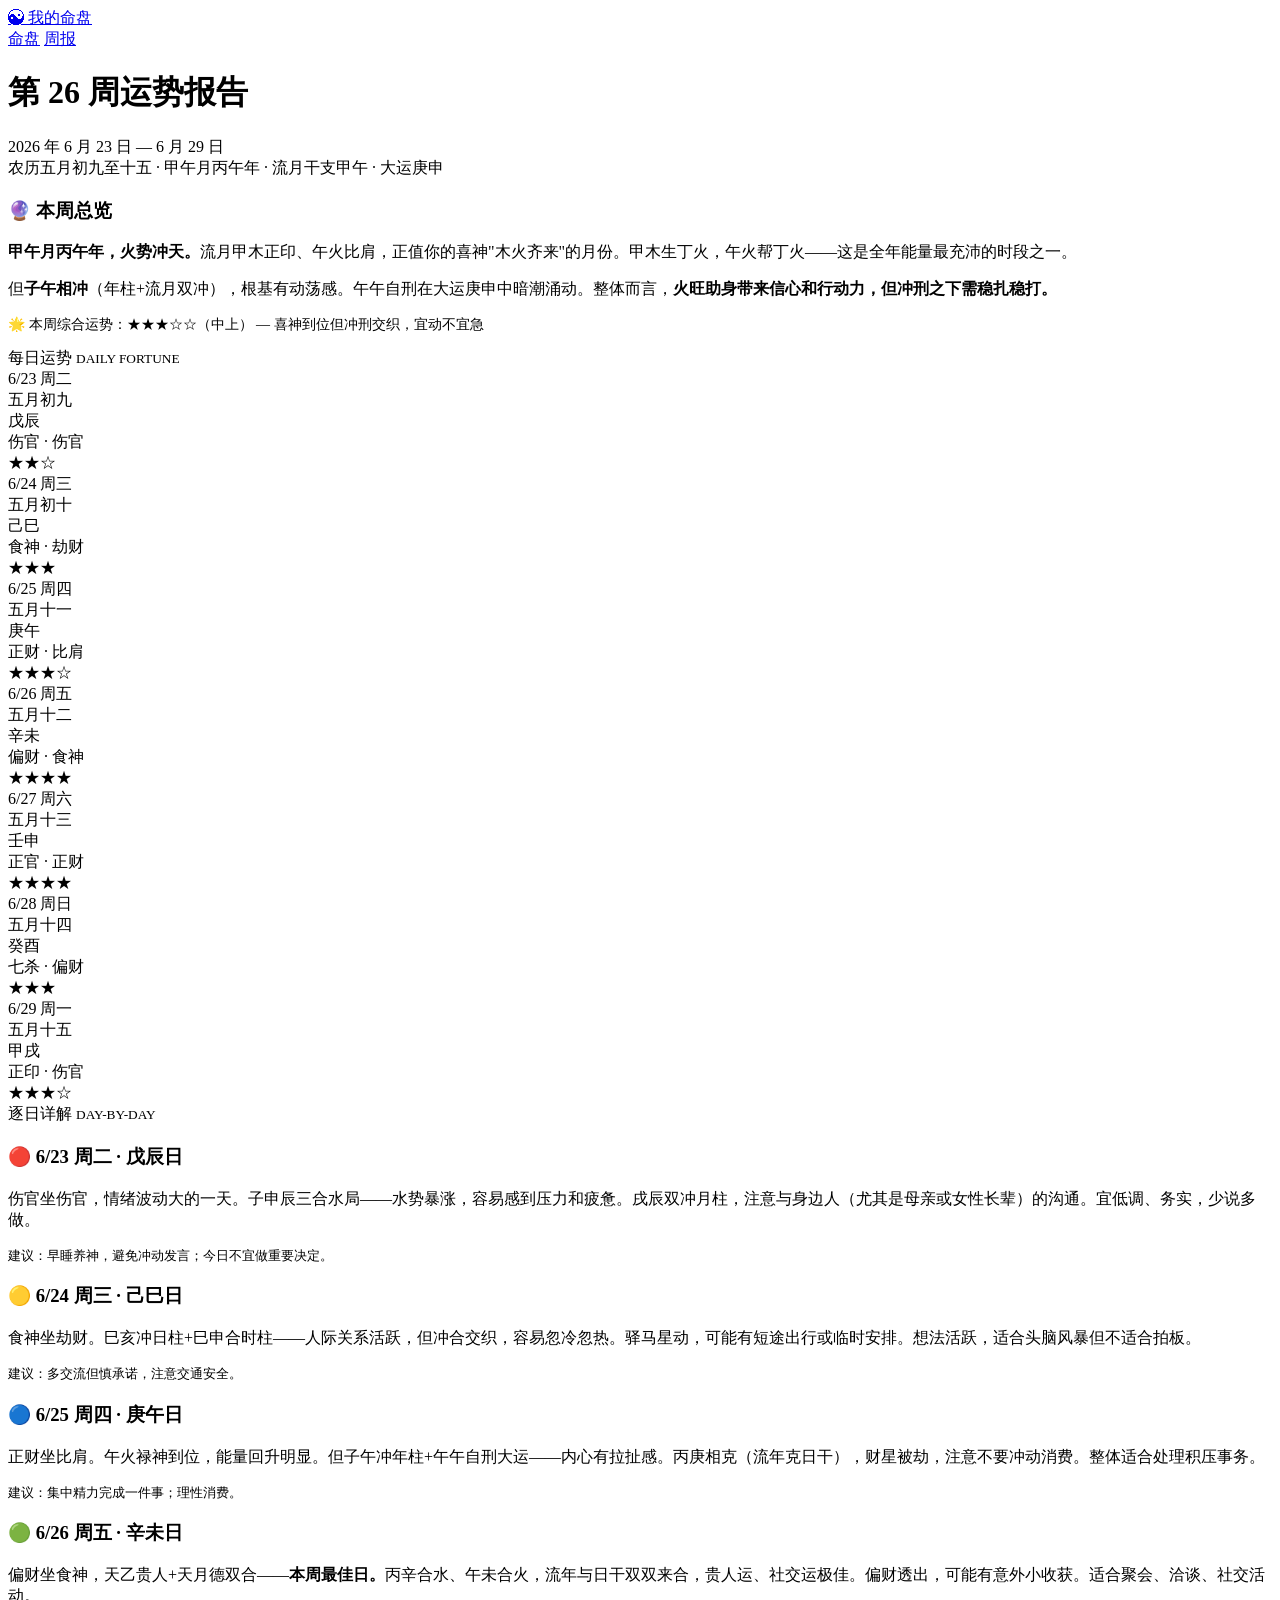
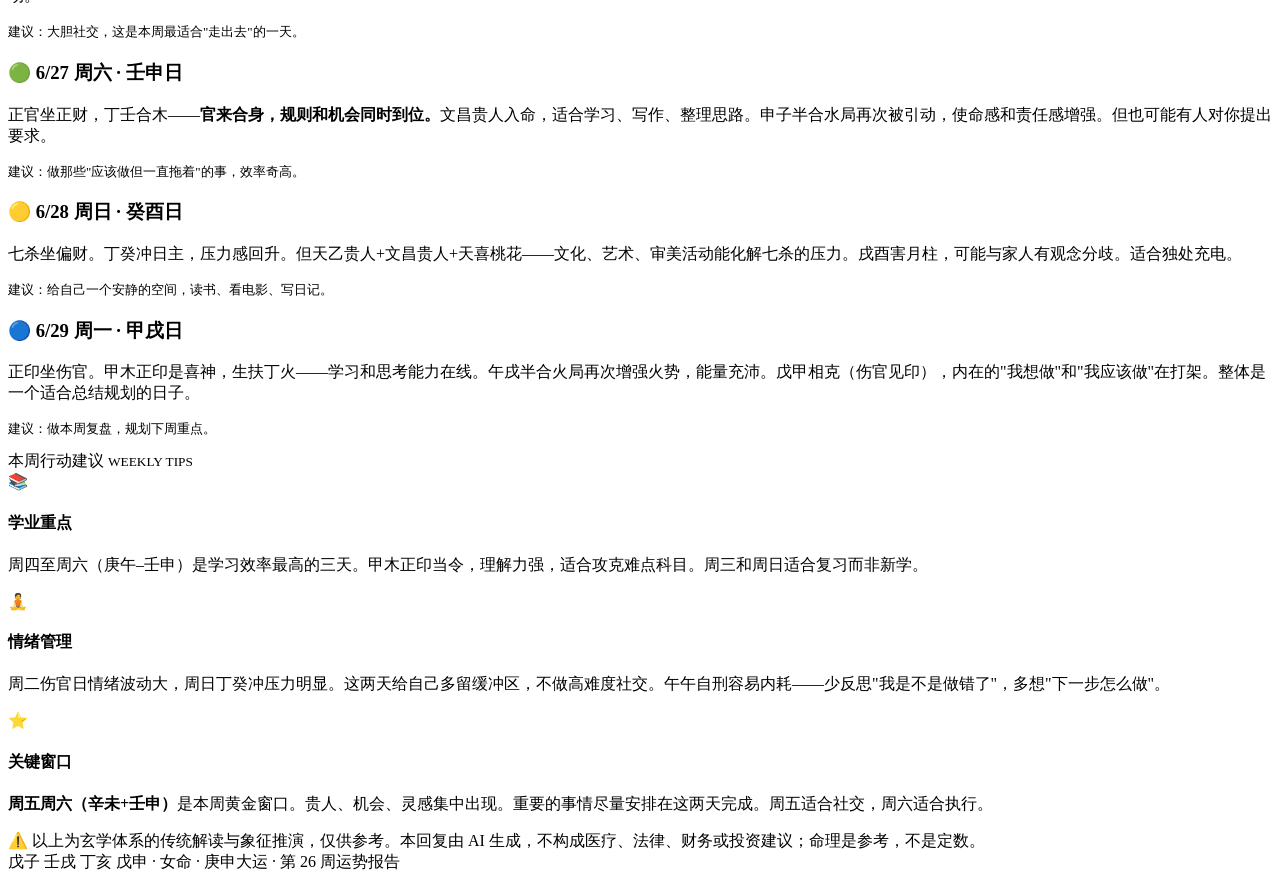
==== 2026-W26.html @ 6ee721dc "Add files via upload" ====
<!DOCTYPE html>
<html lang="zh-CN">
<head>
<meta charset="UTF-8" />
<meta name="viewport" content="width=device-width, initial-scale=1.0" />
<title>第 26 周运势 · 2026.06.23–06.29</title>
<link rel="stylesheet" href="../css/style.css" />
</head>
<body>
<nav class="top-nav">
  <div class="nav-inner">
    <a href="../index.html" class="nav-brand">☯ 我的命盘</a>
    <div class="nav-links">
      <a href="../index.html">命盘</a>
      <a href="index.html" class="active">周报</a>
    </div>
  </div>
</nav>

<div class="container">

  <div class="header">
    <h1>第 26 周运势报告</h1>
    <div class="subtitle">2026 年 6 月 23 日 — 6 月 29 日</div>
    <div class="meta">
      农历五月初九至十五 · 甲午月丙午年 · 流月干支甲午 · 大运庚申
    </div>
  </div>

  <!-- Week Summary -->
  <div class="week-summary">
    <h3>🔮 本周总览</h3>
    <p><strong style="color: var(--gold-bright)">甲午月丙午年，火势冲天。</strong>流月甲木正印、午火比肩，正值你的喜神"木火齐来"的月份。甲木生丁火，午火帮丁火——这是全年能量最充沛的时段之一。</p>
    <p>但<strong style="color: var(--red)">子午相冲</strong>（年柱+流月双冲），根基有动荡感。午午自刑在大运庚申中暗潮涌动。整体而言，<strong style="color: var(--gold)">火旺助身带来信心和行动力，但冲刑之下需稳扎稳打。</strong></p>
    <p style="color: var(--green); font-size: 14px; margin-top: 10px;">🌟 本周综合运势：★★★☆☆（中上） — 喜神到位但冲刑交织，宜动不宜急</p>
  </div>

  <!-- Daily Cards -->
  <div class="section">
    <div class="section-title">每日运势 <small>DAILY FORTUNE</small></div>
    <div class="day-cards seven">
      <!-- 周二 6/23 戊辰 -->
      <div class="day-card today">
        <div class="dc-date">6/23 周二</div>
        <div class="dc-weekday">五月初九</div>
        <div class="dc-pillar">戊辰</div>
        <div class="dc-ten">伤官 · 伤官</div>
        <div class="dc-score caution">★★☆</div>
      </div>
      <!-- 周三 6/24 己巳 -->
      <div class="day-card">
        <div class="dc-date">6/24 周三</div>
        <div class="dc-weekday">五月初十</div>
        <div class="dc-pillar">己巳</div>
        <div class="dc-ten">食神 · 劫财</div>
        <div class="dc-score fair">★★★</div>
      </div>
      <!-- 周四 6/25 庚午 -->
      <div class="day-card">
        <div class="dc-date">6/25 周四</div>
        <div class="dc-weekday">五月十一</div>
        <div class="dc-pillar">庚午</div>
        <div class="dc-ten">正财 · 比肩</div>
        <div class="dc-score good">★★★☆</div>
      </div>
      <!-- 周五 6/26 辛未 -->
      <div class="day-card">
        <div class="dc-date">6/26 周五</div>
        <div class="dc-weekday">五月十二</div>
        <div class="dc-pillar">辛未</div>
        <div class="dc-ten">偏财 · 食神</div>
        <div class="dc-score great">★★★★</div>
      </div>
      <!-- 周六 6/27 壬申 -->
      <div class="day-card">
        <div class="dc-date">6/27 周六</div>
        <div class="dc-weekday">五月十三</div>
        <div class="dc-pillar">壬申</div>
        <div class="dc-ten">正官 · 正财</div>
        <div class="dc-score great">★★★★</div>
      </div>
      <!-- 周日 6/28 癸酉 -->
      <div class="day-card">
        <div class="dc-date">6/28 周日</div>
        <div class="dc-weekday">五月十四</div>
        <div class="dc-pillar">癸酉</div>
        <div class="dc-ten">七杀 · 偏财</div>
        <div class="dc-score fair">★★★</div>
      </div>
      <!-- 周一 6/29 甲戌 -->
      <div class="day-card">
        <div class="dc-date">6/29 周一</div>
        <div class="dc-weekday">五月十五</div>
        <div class="dc-pillar">甲戌</div>
        <div class="dc-ten">正印 · 伤官</div>
        <div class="dc-score good">★★★☆</div>
      </div>
    </div>
  </div>

  <!-- Day-by-day -->
  <div class="section">
    <div class="section-title">逐日详解 <small>DAY-BY-DAY</small></div>

    <div class="card">
      <h3>🔴 6/23 周二 · 戊辰日</h3>
      <p>伤官坐伤官，情绪波动大的一天。子申辰三合水局——水势暴涨，容易感到压力和疲惫。戌辰双冲月柱，注意与身边人（尤其是母亲或女性长辈）的沟通。宜低调、务实，少说多做。</p>
      <p style="color: var(--gold); font-size: 13px;">建议：早睡养神，避免冲动发言；今日不宜做重要决定。</p>
    </div>

    <div class="card">
      <h3>🟡 6/24 周三 · 己巳日</h3>
      <p>食神坐劫财。巳亥冲日柱+巳申合时柱——人际关系活跃，但冲合交织，容易忽冷忽热。驿马星动，可能有短途出行或临时安排。想法活跃，适合头脑风暴但不适合拍板。</p>
      <p style="color: var(--gold); font-size: 13px;">建议：多交流但慎承诺，注意交通安全。</p>
    </div>

    <div class="card">
      <h3>🔵 6/25 周四 · 庚午日</h3>
      <p>正财坐比肩。午火禄神到位，能量回升明显。但子午冲年柱+午午自刑大运——内心有拉扯感。丙庚相克（流年克日干），财星被劫，注意不要冲动消费。整体适合处理积压事务。</p>
      <p style="color: var(--gold); font-size: 13px;">建议：集中精力完成一件事；理性消费。</p>
    </div>

    <div class="card">
      <h3>🟢 6/26 周五 · 辛未日</h3>
      <p>偏财坐食神，天乙贵人+天月德双合——<strong style="color: var(--gold-bright)">本周最佳日。</strong>丙辛合水、午未合火，流年与日干双双来合，贵人运、社交运极佳。偏财透出，可能有意外小收获。适合聚会、洽谈、社交活动。</p>
      <p style="color: var(--gold); font-size: 13px;">建议：大胆社交，这是本周最适合"走出去"的一天。</p>
    </div>

    <div class="card">
      <h3>🟢 6/27 周六 · 壬申日</h3>
      <p>正官坐正财，丁壬合木——<strong style="color: var(--gold-bright)">官来合身，规则和机会同时到位。</strong>文昌贵人入命，适合学习、写作、整理思路。申子半合水局再次被引动，使命感和责任感增强。但也可能有人对你提出要求。</p>
      <p style="color: var(--gold); font-size: 13px;">建议：做那些"应该做但一直拖着"的事，效率奇高。</p>
    </div>

    <div class="card">
      <h3>🟡 6/28 周日 · 癸酉日</h3>
      <p>七杀坐偏财。丁癸冲日主，压力感回升。但天乙贵人+文昌贵人+天喜桃花——文化、艺术、审美活动能化解七杀的压力。戌酉害月柱，可能与家人有观念分歧。适合独处充电。</p>
      <p style="color: var(--gold); font-size: 13px;">建议：给自己一个安静的空间，读书、看电影、写日记。</p>
    </div>

    <div class="card">
      <h3>🔵 6/29 周一 · 甲戌日</h3>
      <p>正印坐伤官。甲木正印是喜神，生扶丁火——学习和思考能力在线。午戌半合火局再次增强火势，能量充沛。戊甲相克（伤官见印），内在的"我想做"和"我应该做"在打架。整体是一个适合总结规划的日子。</p>
      <p style="color: var(--gold); font-size: 13px;">建议：做本周复盘，规划下周重点。</p>
    </div>
  </div>

  <!-- Weekly Suggestions -->
  <div class="section">
    <div class="section-title">本周行动建议 <small>WEEKLY TIPS</small></div>
    <div class="suggestion-cards">
      <div class="sug-card">
        <div class="sug-icon">📚</div>
        <h4>学业重点</h4>
        <p>周四至周六（庚午–壬申）是学习效率最高的三天。甲木正印当令，理解力强，适合攻克难点科目。周三和周日适合复习而非新学。</p>
      </div>
      <div class="sug-card">
        <div class="sug-icon">🧘</div>
        <h4>情绪管理</h4>
        <p>周二伤官日情绪波动大，周日丁癸冲压力明显。这两天给自己多留缓冲区，不做高难度社交。午午自刑容易内耗——少反思"我是不是做错了"，多想"下一步怎么做"。</p>
      </div>
      <div class="sug-card">
        <div class="sug-icon">⭐</div>
        <h4>关键窗口</h4>
        <p><strong>周五周六（辛未+壬申）</strong>是本周黄金窗口。贵人、机会、灵感集中出现。重要的事情尽量安排在这两天完成。周五适合社交，周六适合执行。</p>
      </div>
    </div>
  </div>

  <div class="disclaimer">
    ⚠️ 以上为玄学体系的传统解读与象征推演，仅供参考。本回复由 AI 生成，不构成医疗、法律、财务或投资建议；命理是参考，不是定数。
  </div>

  <div class="footer">
    戊子 壬戌 丁亥 戊申 · 女命 · 庚申大运 · 第 26 周运势报告
  </div>
</div>
</body>
</html>
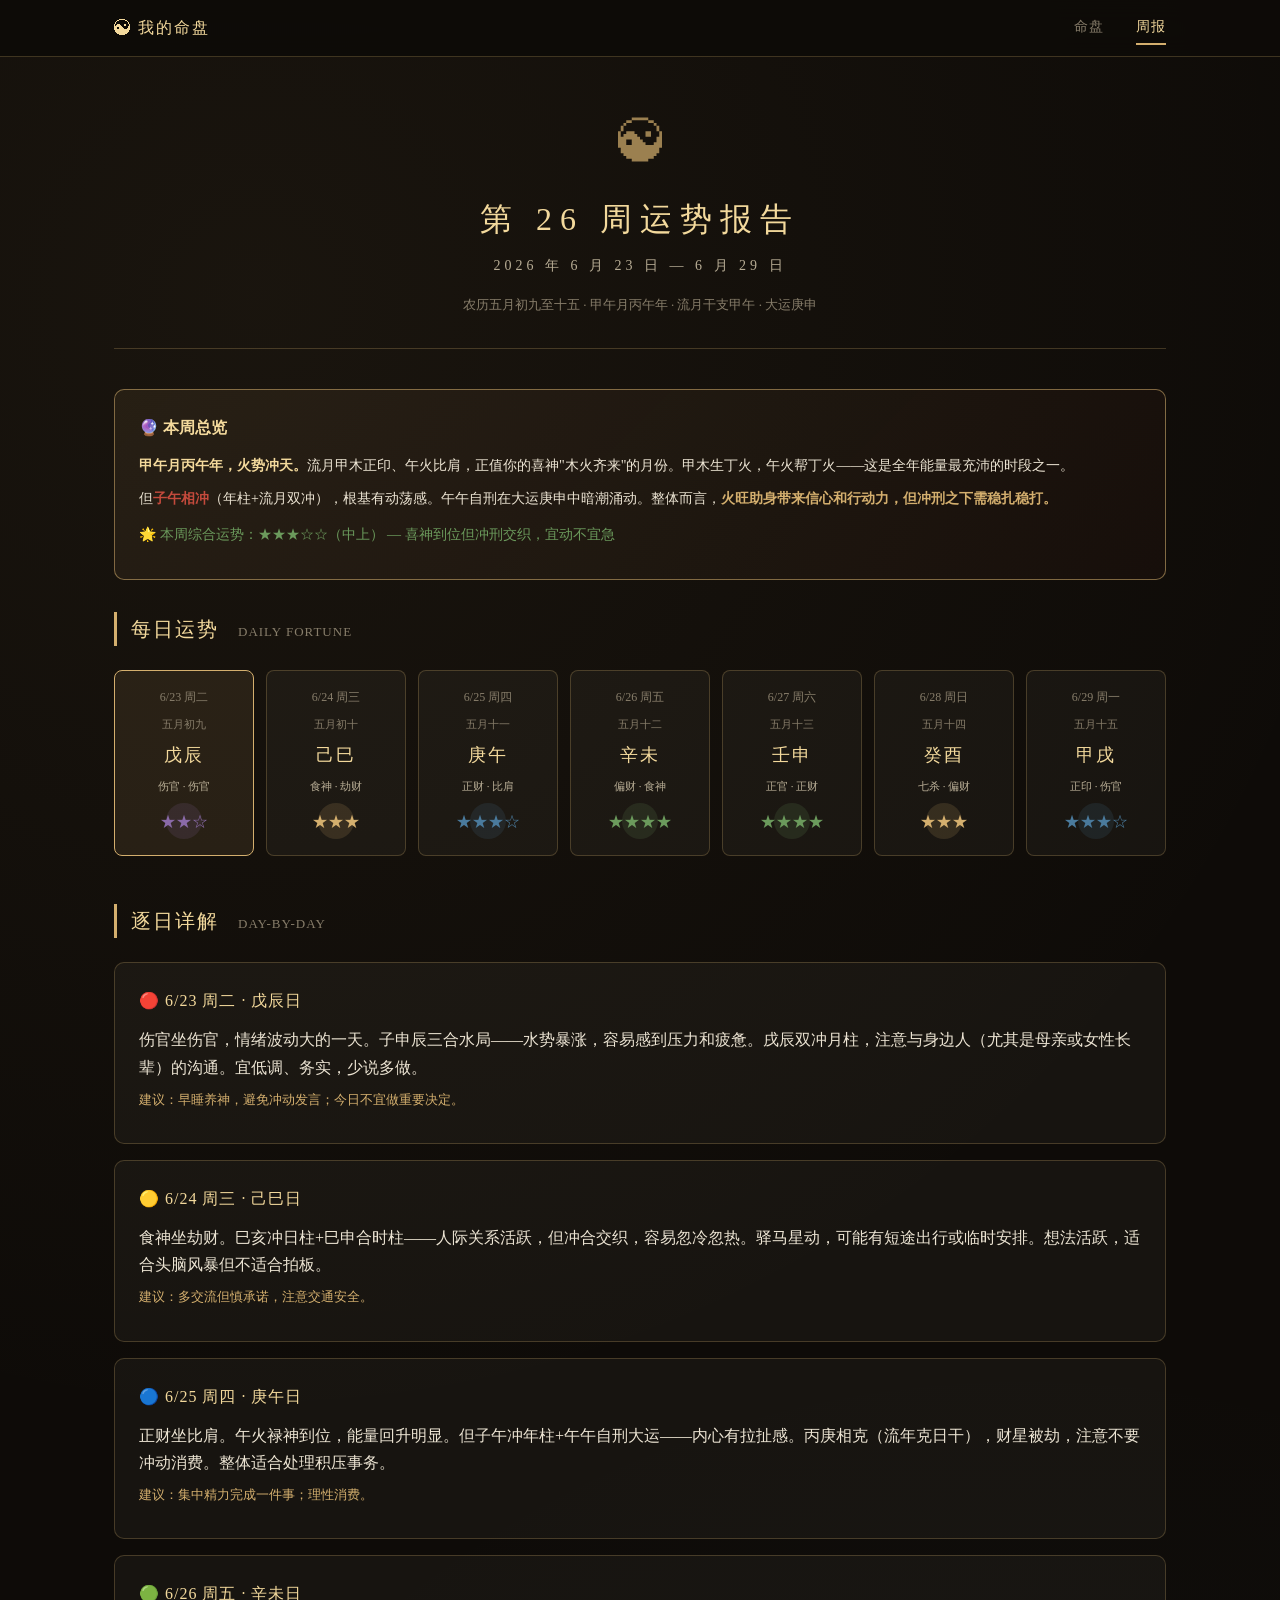
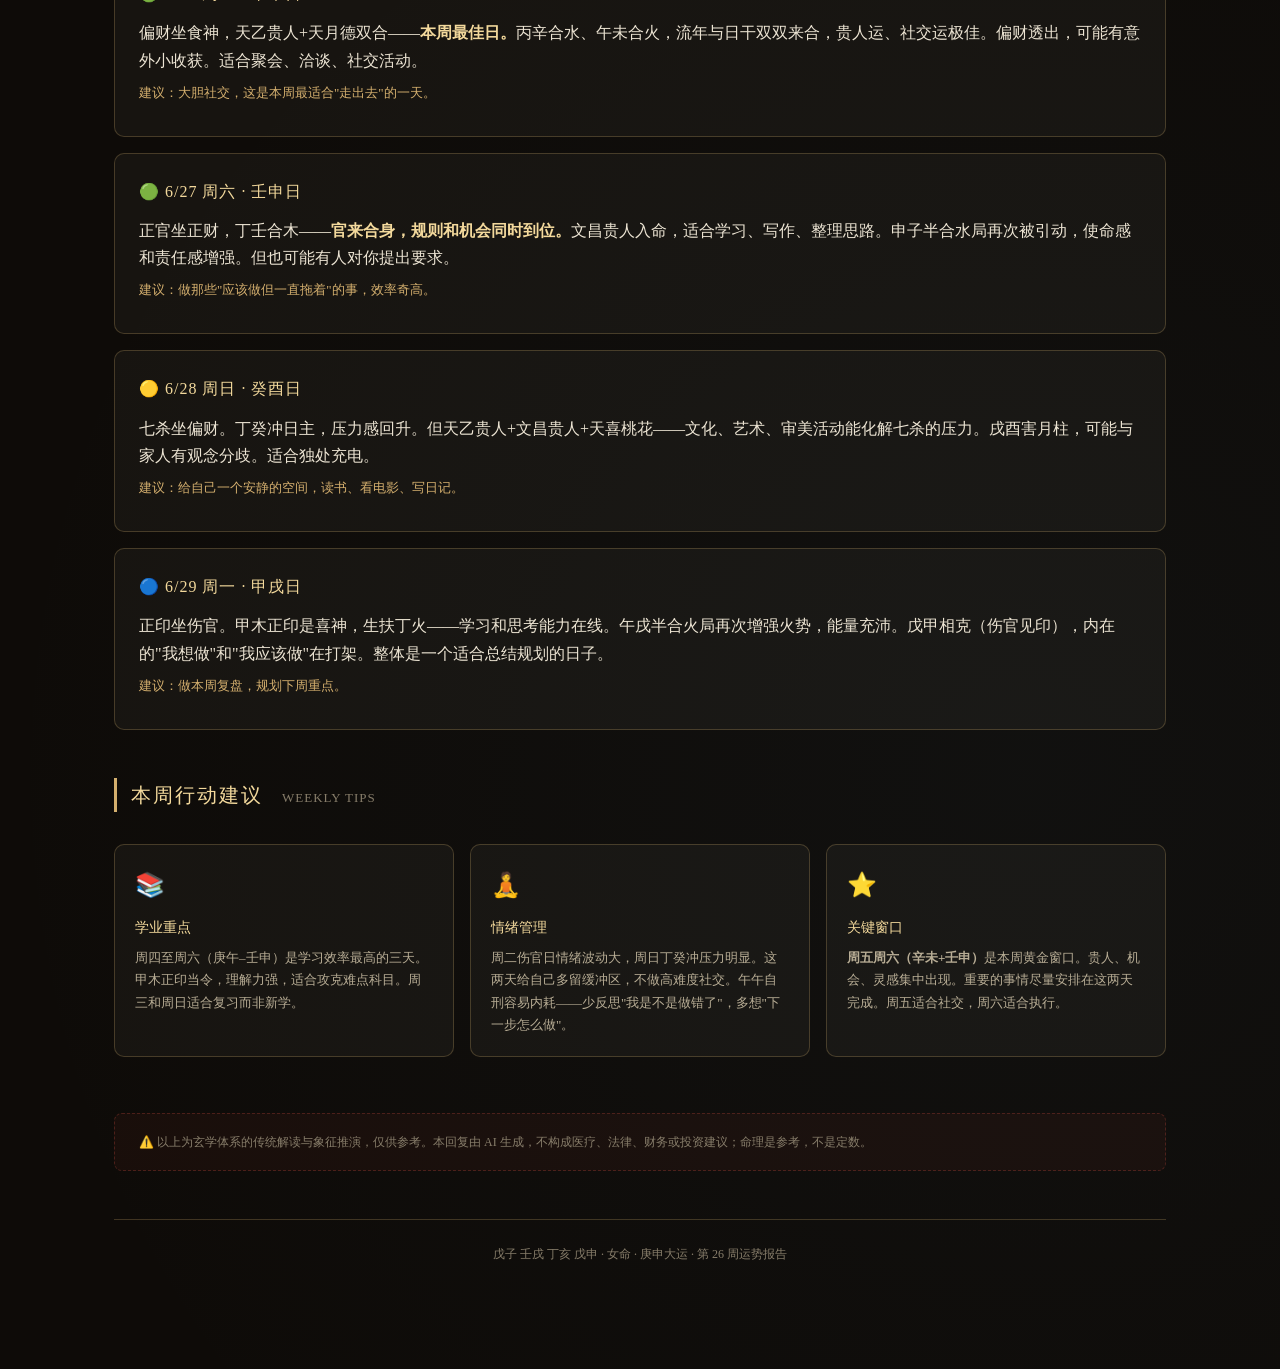
==== commit 2a325f38: "Add files via upload" ====
--- a/2026-W26.html
+++ b/2026-W26.html
@@ -4,15 +4,15 @@
 <meta charset="UTF-8" />
 <meta name="viewport" content="width=device-width, initial-scale=1.0" />
 <title>第 26 周运势 · 2026.06.23–06.29</title>
-<link rel="stylesheet" href="../css/style.css" />
+<link rel="stylesheet" href="style.css" />
 </head>
 <body>
 <nav class="top-nav">
   <div class="nav-inner">
-    <a href="../index.html" class="nav-brand">☯ 我的命盘</a>
+    <a href="index.html" class="nav-brand">☯ 我的命盘</a>
     <div class="nav-links">
-      <a href="../index.html">命盘</a>
-      <a href="index.html" class="active">周报</a>
+      <a href="index.html">命盘</a>
+      <a href="weekly.html" class="active">周报</a>
     </div>
   </div>
 </nav>
@@ -175,5 +175,6 @@
     戊子 壬戌 丁亥 戊申 · 女命 · 庚申大运 · 第 26 周运势报告
   </div>
 </div>
+<script src="main.js"></script>
 </body>
-</html>
+</html>
--- a/style.css
+++ b/style.css
@@ -0,0 +1,271 @@
+:root {
+  --bg: #0e0b08;
+  --bg-card: rgba(255, 248, 230, 0.04);
+  --bg-card-hover: rgba(255, 248, 230, 0.08);
+  --border: rgba(212, 175, 110, 0.25);
+  --border-strong: rgba(212, 175, 110, 0.55);
+  --gold: #d4af6e;
+  --gold-bright: #f3d99c;
+  --ink: #ece4d3;
+  --ink-soft: #b8ad95;
+  --ink-dim: #877d6a;
+  --red: #c44a3c;
+  --green: #6b9a5c;
+  --blue: #4a7a9c;
+  --purple: #8a6aa8;
+}
+* { box-sizing: border-box; margin: 0; padding: 0; }
+html, body {
+  background: var(--bg);
+  color: var(--ink);
+  font-family: "PingFang SC", "Hiragino Sans GB", "Microsoft YaHei", "STSong", serif;
+  line-height: 1.7;
+  min-height: 100vh;
+  background-image:
+    radial-gradient(circle at 20% 10%, rgba(212, 175, 110, 0.06), transparent 40%),
+    radial-gradient(circle at 80% 80%, rgba(74, 122, 156, 0.05), transparent 40%);
+}
+
+/* Navigation */
+.top-nav {
+  position: sticky;
+  top: 0;
+  z-index: 100;
+  background: rgba(14, 11, 8, 0.92);
+  backdrop-filter: blur(12px);
+  border-bottom: 1px solid var(--border);
+}
+.nav-inner {
+  max-width: 1100px;
+  margin: 0 auto;
+  padding: 0 24px;
+  display: flex;
+  align-items: center;
+  justify-content: space-between;
+  height: 56px;
+}
+.nav-brand {
+  color: var(--gold-bright);
+  font-size: 16px;
+  letter-spacing: 2px;
+  text-decoration: none;
+  font-weight: 500;
+}
+.nav-links { display: flex; gap: 32px; }
+.nav-links a {
+  color: var(--ink-dim);
+  text-decoration: none;
+  font-size: 14px;
+  letter-spacing: 1px;
+  padding: 4px 0;
+  border-bottom: 2px solid transparent;
+  transition: all 0.2s;
+}
+.nav-links a:hover { color: var(--ink); }
+.nav-links a.active { color: var(--gold-bright); border-bottom-color: var(--gold); }
+
+.container { max-width: 1100px; margin: 0 auto; padding: 48px 24px 80px; }
+
+/* Header */
+.header {
+  text-align: center;
+  padding-bottom: 32px;
+  border-bottom: 1px solid var(--border);
+  margin-bottom: 40px;
+}
+.header::before {
+  content: "☯"; display: block; font-size: 44px;
+  color: var(--gold); margin-bottom: 12px; opacity: 0.7;
+}
+.header h1 { font-size: 32px; font-weight: 500; letter-spacing: 8px; color: var(--gold-bright); margin-bottom: 8px; }
+.header .subtitle { color: var(--ink-soft); font-size: 14px; letter-spacing: 4px; }
+.header .meta { margin-top: 16px; font-size: 13px; color: var(--ink-dim); }
+.header .meta a { color: var(--gold); text-decoration: none; }
+
+.section { margin-bottom: 48px; }
+.section-title {
+  font-size: 20px; color: var(--gold-bright); font-weight: 500;
+  margin-bottom: 24px; padding-left: 14px; border-left: 3px solid var(--gold); letter-spacing: 2px;
+}
+.section-title small { font-size: 13px; color: var(--ink-dim); margin-left: 12px; letter-spacing: 1px; font-weight: normal; }
+
+/* Bazi grid */
+.bazi-grid { display: grid; grid-template-columns: repeat(4, 1fr); gap: 16px; margin-bottom: 24px; }
+.pillar {
+  background: var(--bg-card); border: 1px solid var(--border);
+  border-radius: 8px; padding: 18px 12px; text-align: center; transition: all 0.3s; position: relative;
+}
+.pillar:hover { background: var(--bg-card-hover); border-color: var(--border-strong); transform: translateY(-2px); }
+.pillar.day { border-color: var(--gold); background: rgba(212, 175, 110, 0.08); }
+.pillar.day::after {
+  content: "日主"; position: absolute; top: -10px; left: 50%; transform: translateX(-50%);
+  background: var(--gold); color: #0e0b08; font-size: 11px; padding: 2px 10px; border-radius: 10px; letter-spacing: 1px;
+}
+.pillar-label { font-size: 12px; color: var(--ink-dim); letter-spacing: 2px; margin-bottom: 12px; }
+.pillar-stem, .pillar-branch { font-size: 30px; font-weight: 500; color: var(--gold-bright); margin: 4px 0; line-height: 1.2; }
+.pillar-tag { display: inline-block; font-size: 11px; color: var(--ink-soft); margin: 2px 1px; padding: 1px 6px; border-radius: 8px; background: rgba(255, 248, 230, 0.05); }
+.pillar-meta { font-size: 11px; color: var(--ink-dim); margin-top: 10px; padding-top: 10px; border-top: 1px dashed var(--border); }
+.hidden-stems { margin-top: 8px; font-size: 11px; color: var(--ink-soft); line-height: 1.5; }
+
+/* Elements */
+.elements { display: grid; grid-template-columns: repeat(5, 1fr); gap: 12px; margin-top: 20px; }
+.element-cell { text-align: center; padding: 14px 8px; border-radius: 6px; border: 1px solid var(--border); background: var(--bg-card); }
+.element-cell .el-name { font-size: 13px; color: var(--ink-soft); margin-bottom: 6px; letter-spacing: 1px; }
+.element-cell .el-count { font-size: 22px; font-weight: 500; }
+.el-wood { color: #6b9a5c; } .el-fire { color: #c44a3c; } .el-earth { color: #c69b5e; } .el-metal { color: #b0a89a; } .el-water { color: #4a7a9c; }
+
+/* Cards */
+.card {
+  background: var(--bg-card); border: 1px solid var(--border); border-radius: 10px; padding: 24px; margin-bottom: 16px;
+}
+.card h3 { font-size: 16px; color: var(--gold-bright); margin-bottom: 12px; letter-spacing: 1px; font-weight: 500; }
+.card p { color: var(--ink); margin-bottom: 8px; }
+.card .lead {
+  font-size: 15px; color: var(--gold); border-left: 2px solid var(--gold); padding-left: 12px; margin: 12px 0; font-style: normal;
+}
+
+/* Domain grid */
+.domain-grid { display: grid; grid-template-columns: repeat(2, 1fr); gap: 16px; }
+.domain {
+  background: var(--bg-card); border: 1px solid var(--border); border-radius: 10px; padding: 20px; transition: all 0.3s;
+}
+.domain:hover { background: var(--bg-card-hover); border-color: var(--border-strong); }
+.domain h4 { font-size: 15px; margin-bottom: 10px; display: flex; align-items: center; gap: 8px; color: var(--gold-bright); font-weight: 500; }
+.domain p { font-size: 14px; color: var(--ink-soft); line-height: 1.7; }
+
+/* Interaction */
+.interaction-grid { display: grid; grid-template-columns: repeat(2, 1fr); gap: 12px; }
+.interaction-item {
+  padding: 10px 14px; border-radius: 6px; border: 1px solid var(--border); background: var(--bg-card); font-size: 13px; color: var(--ink-soft);
+}
+.interaction-item .ilabel { font-size: 11px; color: var(--ink-dim); margin-right: 8px; font-weight: 500; }
+.interaction-item.he { border-left: 3px solid var(--green); }
+.interaction-item.chong { border-left: 3px solid var(--red); }
+.interaction-item.hai { border-left: 3px solid var(--purple); }
+.interaction-item.ke { border-left: 3px solid var(--blue); }
+
+/* Dayun */
+.dayun-grid { display: grid; grid-template-columns: repeat(5, 1fr); gap: 8px; }
+.dayun-cell {
+  text-align: center; padding: 12px 6px; border-radius: 6px; border: 1px solid var(--border);
+  background: var(--bg-card); font-size: 12px; color: var(--ink-soft);
+}
+.dayun-cell.current { border-color: var(--gold); background: rgba(212, 175, 110, 0.12); color: var(--gold-bright); }
+.dayun-cell .dy-pillar { font-size: 17px; color: var(--gold-bright); margin-bottom: 4px; letter-spacing: 2px; }
+.dayun-cell.current .dy-pillar { color: var(--gold); }
+.dayun-cell .dy-age { color: var(--ink-dim); font-size: 11px; }
+
+/* Timeline */
+.timeline { position: relative; padding-left: 28px; }
+.timeline::before { content: ""; position: absolute; left: 8px; top: 6px; bottom: 6px; width: 1px; background: var(--border); }
+.timeline-item {
+  position: relative; margin-bottom: 18px; padding: 12px 16px;
+  background: var(--bg-card); border: 1px solid var(--border); border-radius: 8px;
+}
+.timeline-item::before {
+  content: ""; position: absolute; left: -24px; top: 18px; width: 9px; height: 9px; border-radius: 50%;
+  background: var(--gold); box-shadow: 0 0 0 3px rgba(212, 175, 110, 0.2);
+}
+.timeline-item.hot::before { background: var(--red); box-shadow: 0 0 0 3px rgba(196, 74, 60, 0.25); }
+.timeline-item.good::before { background: var(--green); box-shadow: 0 0 0 3px rgba(107, 154, 92, 0.25); }
+.timeline-item.warn::before { background: var(--purple); box-shadow: 0 0 0 3px rgba(138, 106, 168, 0.25); }
+.timeline-month { font-size: 13px; color: var(--gold); letter-spacing: 1px; margin-bottom: 4px; }
+.timeline-pillar { font-size: 15px; color: var(--gold-bright); margin-bottom: 4px; }
+.timeline-tag { display: inline-block; font-size: 11px; padding: 1px 8px; border-radius: 10px; margin-right: 6px; background: rgba(212, 175, 110, 0.12); color: var(--gold); }
+.timeline-tag.hot { background: rgba(196, 74, 60, 0.18); color: #e87a6c; }
+.timeline-tag.good { background: rgba(107, 154, 92, 0.18); color: #94c283; }
+.timeline-tag.warn { background: rgba(138, 106, 168, 0.18); color: #b496d4; }
+.timeline-desc { font-size: 13px; color: var(--ink-soft); margin-top: 4px; }
+
+/* Weekly specific */
+.week-header {
+  text-align: center; padding: 24px; border-radius: 10px;
+  background: var(--bg-card); border: 1px solid var(--border); margin-bottom: 32px;
+}
+.week-header .week-range { font-size: 24px; color: var(--gold-bright); letter-spacing: 2px; margin-bottom: 8px; }
+.week-header .week-stream { font-size: 14px; color: var(--ink-soft); }
+.week-header .week-lunar { font-size: 13px; color: var(--ink-dim); margin-top: 4px; }
+
+.week-summary {
+  background: linear-gradient(135deg, rgba(212, 175, 110, 0.08), rgba(196, 74, 60, 0.04));
+  border: 1px solid var(--border-strong); border-radius: 10px; padding: 24px; margin-bottom: 32px;
+}
+.week-summary h3 { font-size: 16px; color: var(--gold-bright); margin-bottom: 12px; }
+.week-summary p { color: var(--ink); margin-bottom: 8px; font-size: 14px; line-height: 1.8; }
+
+.day-cards { display: grid; grid-template-columns: repeat(4, 1fr); gap: 12px; }
+.day-cards.seven { grid-template-columns: repeat(7, 1fr); }
+.day-card {
+  background: var(--bg-card); border: 1px solid var(--border); border-radius: 8px; padding: 16px 12px;
+  text-align: center; transition: all 0.3s;
+}
+.day-card:hover { background: var(--bg-card-hover); border-color: var(--border-strong); }
+.day-card.today { border-color: var(--gold); background: rgba(212, 175, 110, 0.1); }
+.day-card .dc-date { font-size: 12px; color: var(--ink-dim); margin-bottom: 8px; }
+.day-card .dc-weekday { font-size: 11px; color: var(--ink-dim); margin-bottom: 6px; }
+.day-card .dc-pillar { font-size: 18px; color: var(--gold-bright); letter-spacing: 2px; margin-bottom: 6px; }
+.day-card .dc-ten { font-size: 11px; color: var(--ink-soft); margin-bottom: 8px; }
+.day-card .dc-score {
+  display: inline-flex; align-items: center; justify-content: center;
+  width: 36px; height: 36px; border-radius: 50%; font-size: 16px; font-weight: 500;
+}
+.dc-score.great { background: rgba(107, 154, 92, 0.15); color: var(--green); }
+.dc-score.good { background: rgba(74, 122, 156, 0.15); color: var(--blue); }
+.dc-score.fair { background: rgba(212, 175, 110, 0.15); color: var(--gold); }
+.dc-score.caution { background: rgba(138, 106, 168, 0.15); color: var(--purple); }
+
+.suggestion-cards { display: grid; grid-template-columns: repeat(3, 1fr); gap: 16px; margin-top: 32px; }
+.sug-card {
+  background: var(--bg-card); border: 1px solid var(--border); border-radius: 10px; padding: 20px;
+}
+.sug-card .sug-icon { font-size: 24px; margin-bottom: 10px; }
+.sug-card h4 { font-size: 14px; color: var(--gold-bright); margin-bottom: 8px; font-weight: 500; }
+.sug-card p { font-size: 13px; color: var(--ink-soft); line-height: 1.7; }
+
+.btn-primary {
+  display: inline-block; padding: 10px 28px; background: rgba(212, 175, 110, 0.15);
+  border: 1px solid var(--gold); border-radius: 20px; color: var(--gold-bright);
+  text-decoration: none; letter-spacing: 1px; font-size: 14px; transition: all 0.2s;
+}
+.btn-primary:hover { background: rgba(212, 175, 110, 0.25); }
+
+/* Archive list */
+.archive-list { list-style: none; }
+.archive-list li {
+  padding: 14px 20px; border: 1px solid var(--border); border-radius: 8px; margin-bottom: 10px;
+  background: var(--bg-card); display: flex; justify-content: space-between; align-items: center; transition: all 0.3s;
+}
+.archive-list li:hover { background: var(--bg-card-hover); border-color: var(--border-strong); }
+.archive-list li a { color: var(--gold-bright); text-decoration: none; font-size: 15px; letter-spacing: 1px; }
+.archive-list li .archive-date { font-size: 12px; color: var(--ink-dim); }
+.archive-list li .archive-tag { font-size: 11px; padding: 2px 8px; border-radius: 10px; background: rgba(212, 175, 110, 0.12); color: var(--gold); }
+
+.pattern-badge { display: inline-block; padding: 4px 14px; background: rgba(212, 175, 110, 0.15); border: 1px solid var(--gold); border-radius: 20px; font-size: 12px; color: var(--gold-bright); letter-spacing: 1px; margin-right: 8px; }
+
+.disclaimer {
+  margin-top: 56px; padding: 18px 24px; border-radius: 8px;
+  background: rgba(196, 74, 60, 0.06); border: 1px dashed rgba(196, 74, 60, 0.3);
+  font-size: 12px; color: var(--ink-dim); line-height: 1.7;
+}
+
+/* Footer */
+.footer {
+  text-align: center; padding: 24px; border-top: 1px solid var(--border); margin-top: 48px;
+  font-size: 12px; color: var(--ink-dim);
+}
+
+@media (max-width: 720px) {
+  .container { padding: 32px 16px 60px; }
+  .header h1 { font-size: 22px; letter-spacing: 4px; }
+  .bazi-grid { grid-template-columns: repeat(2, 1fr); }
+  .pillar-stem, .pillar-branch { font-size: 24px; }
+  .domain-grid { grid-template-columns: 1fr; }
+  .dayun-grid { grid-template-columns: repeat(2, 1fr); }
+  .elements { grid-template-columns: repeat(5, 1fr); gap: 4px; }
+  .element-cell { padding: 8px 2px; }
+  .element-cell .el-count { font-size: 16px; }
+  .interaction-grid { grid-template-columns: 1fr; }
+  .suggestion-cards { grid-template-columns: 1fr; }
+  .day-cards, .day-cards.seven { grid-template-columns: repeat(2, 1fr); }
+  .nav-inner { padding: 0 16px; }
+}
